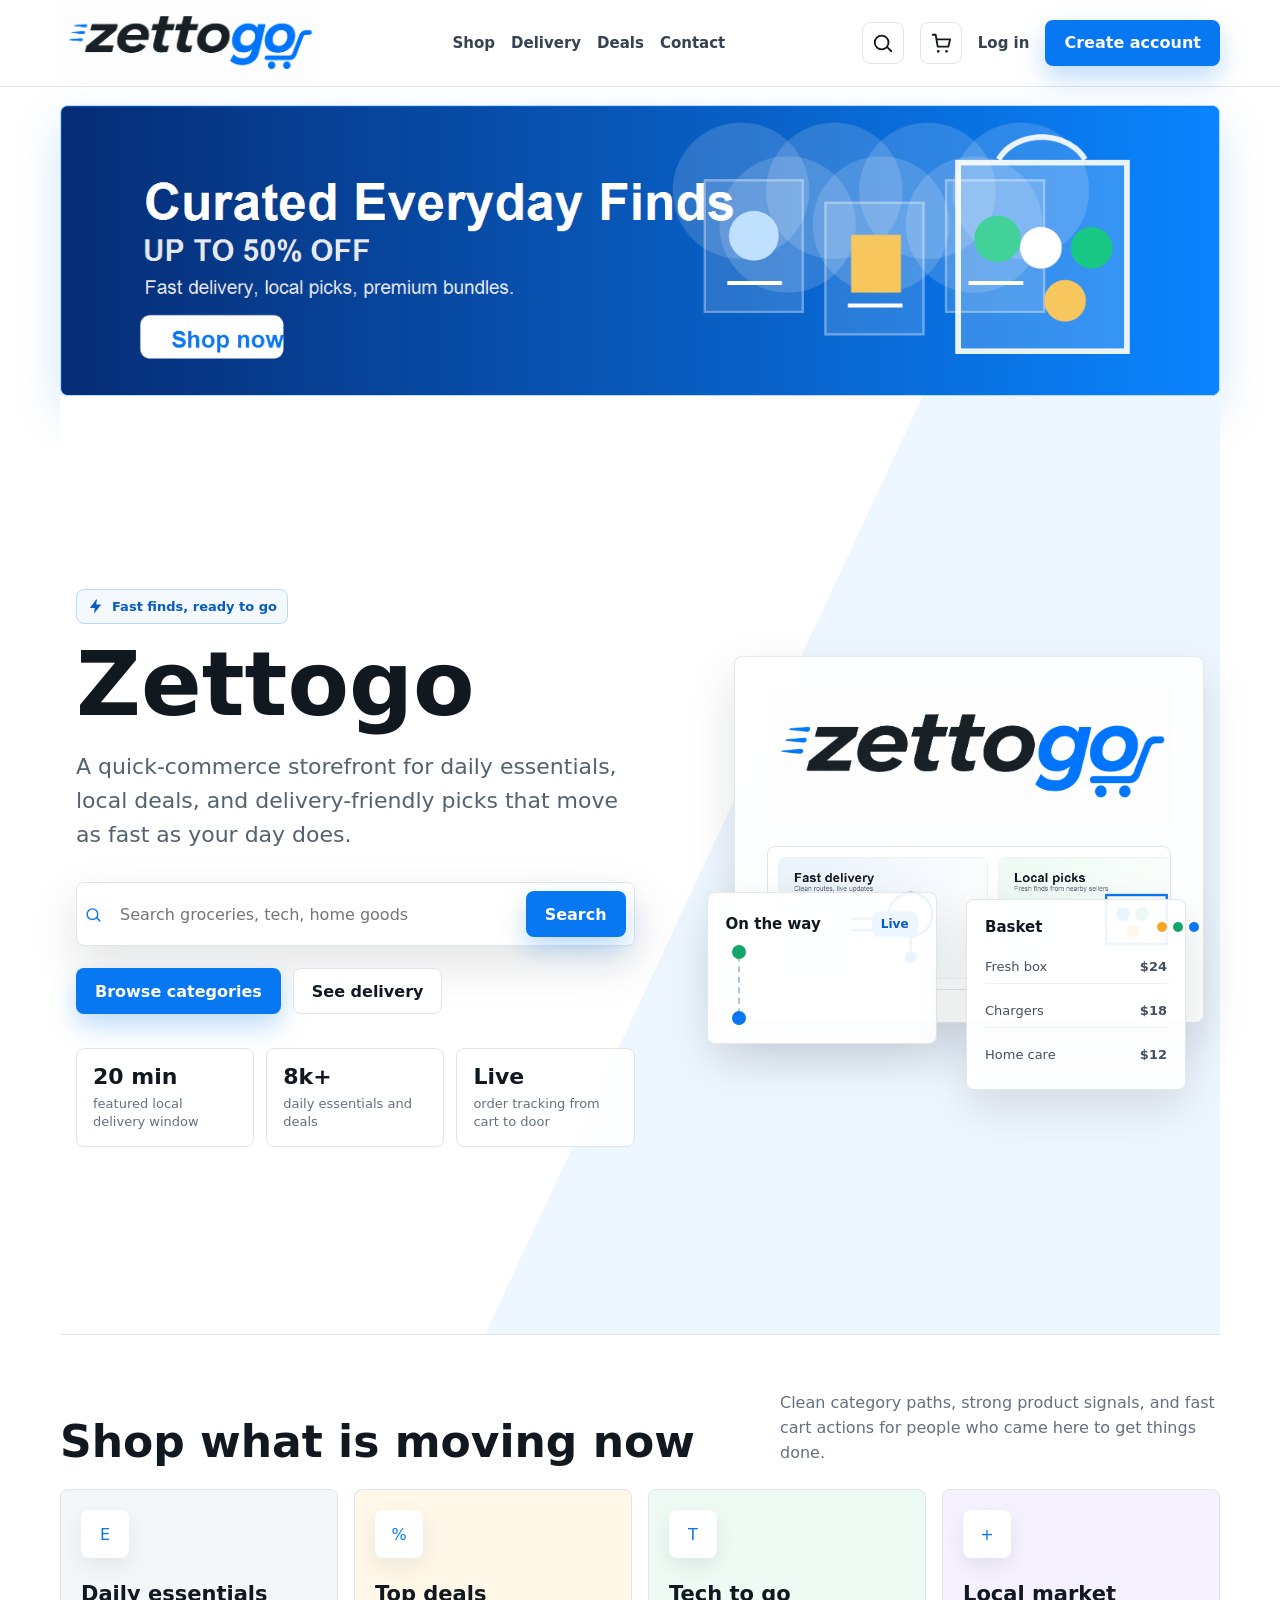
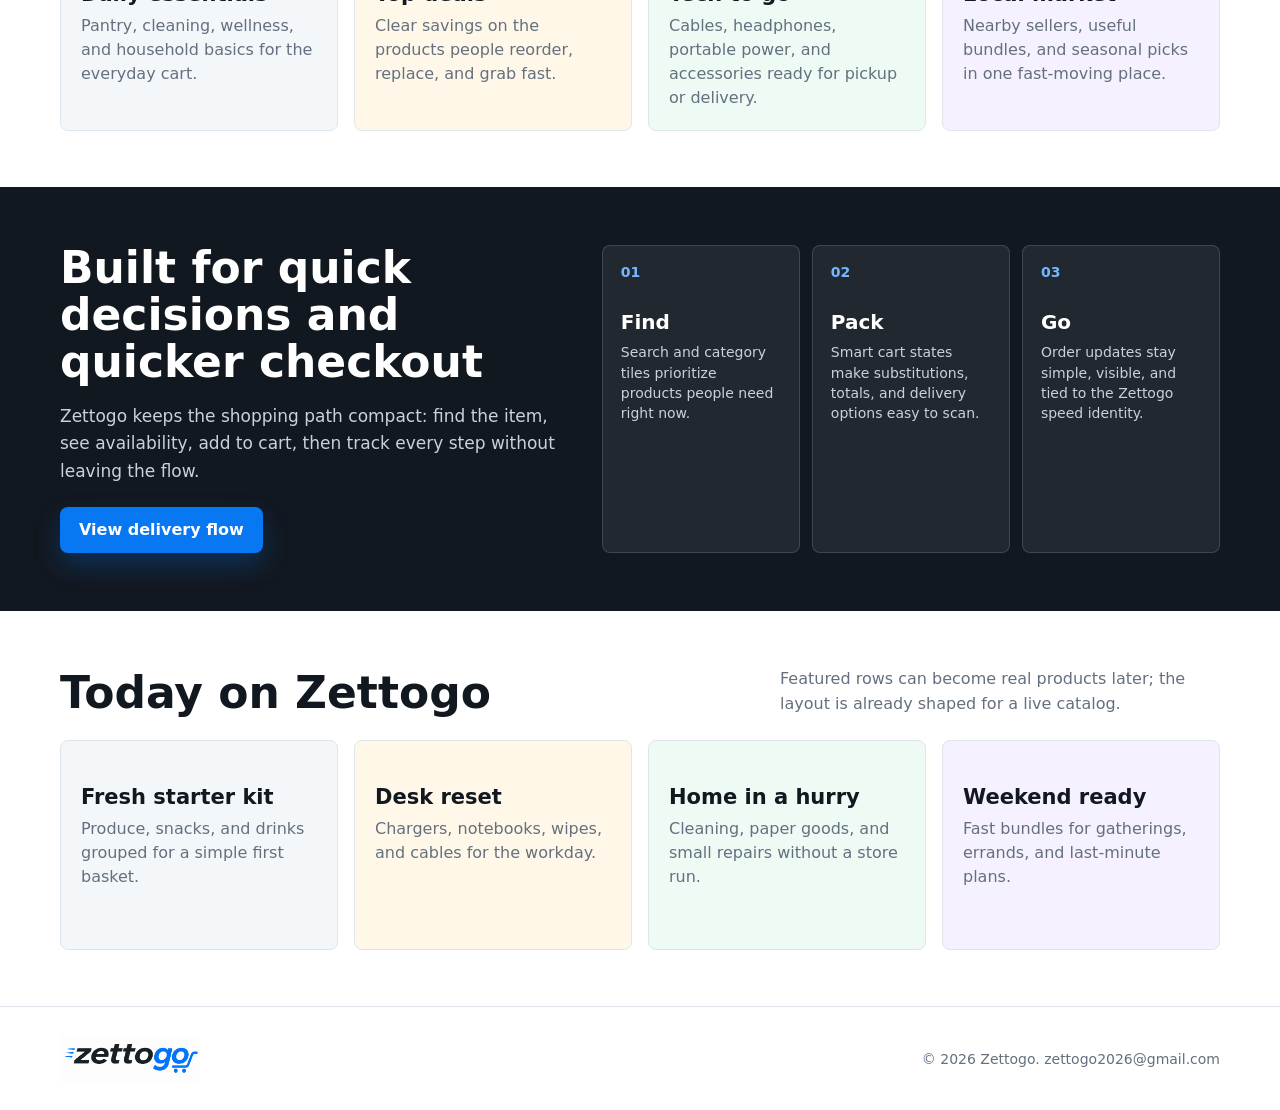
==== index.html @ f23127ba "20250606-1 20250606" ====
<!doctype html>
<html lang="en">
<head>
  <meta charset="utf-8">
  <meta name="viewport" content="width=device-width, initial-scale=1">
  <title>Zettogo</title>
  <meta name="description" content="Zettogo storefront for fast, everyday finds and delivery-ready essentials.">
  <link rel="stylesheet" href="styles.css">
</head>
<body>
  <header class="site-header">
    <nav class="nav" aria-label="Main navigation">
      <a class="brand" href="index.html" aria-label="Zettogo home"><img src="assets/zettogo-logo.png" alt="Zettogo"></a>
      <div class="nav-links" aria-label="Primary links">
        <a href="shop.html">Shop</a>
        <a href="delivery.html">Delivery</a>
        <a href="deals.html">Deals</a>
        <a href="contact.html">Contact</a>
      </div>
      <div class="nav-actions">
        <a class="icon-button" href="search.html" aria-label="Search">
          <svg width="20" height="20" viewBox="0 0 24 24" aria-hidden="true"><path d="m21 21-4.4-4.4m1.4-5.1a7.5 7.5 0 1 1-15 0 7.5 7.5 0 0 1 15 0Z" fill="none" stroke="currentColor" stroke-width="2" stroke-linecap="round"/></svg>
        </a>
        <a class="icon-button" href="cart.html" aria-label="Cart">
          <svg width="21" height="21" viewBox="0 0 24 24" aria-hidden="true"><path d="M7 8h15l-2 8H8.4L6.2 3H3" fill="none" stroke="currentColor" stroke-width="2" stroke-linecap="round" stroke-linejoin="round"/><path d="M9 21h.01M18 21h.01" fill="none" stroke="currentColor" stroke-width="3" stroke-linecap="round"/></svg>
        </a>
        <a class="auth-link" href="login.html">Log in</a>
        <a class="primary-button" href="create-account.html">Create account</a>
        <a class="menu-button" href="menu.html" aria-label="Menu">
          <svg width="22" height="22" viewBox="0 0 24 24" aria-hidden="true"><path d="M4 7h16M4 12h16M4 17h16" fill="none" stroke="currentColor" stroke-width="2" stroke-linecap="round"/></svg>
        </a>
      </div>
    </nav>
  </header>

  <div class="promo-strip">
    <a class="promo-banner" href="deals.html" aria-label="Shop cute plush toy sale">
      <img src="assets/promo-premium-banner.png" alt="Curated everyday finds, up to 50 percent off">
    </a>
  </div>

  <main>
    <section class="hero" aria-label="Zettogo hero">
      <div class="hero-inner">
        <div>
          <p class="eyebrow">
            <svg width="17" height="17" viewBox="0 0 24 24" aria-hidden="true"><path d="M13 2 4 14h7l-1 8 10-13h-7l1-7Z" fill="currentColor"/></svg>
            Fast finds, ready to go
          </p>
          <h1>Zettogo</h1>
          <p class="hero-copy">A quick-commerce storefront for daily essentials, local deals, and delivery-friendly picks that move as fast as your day does.</p>
          <form class="search-panel" action="search.html" method="get">
            <svg width="23" height="23" viewBox="0 0 24 24" aria-hidden="true"><path d="m21 21-4.4-4.4m1.4-5.1a7.5 7.5 0 1 1-15 0 7.5 7.5 0 0 1 15 0Z" fill="none" stroke="#0877f2" stroke-width="2" stroke-linecap="round"/></svg>
            <input type="search" name="q" aria-label="Search products" placeholder="Search groceries, tech, home goods">
            <button class="primary-button" type="submit">Search</button>
          </form>
          <div class="hero-actions">
            <a class="primary-button" href="shop.html">Browse categories</a>
            <a class="secondary-button" href="delivery.html">See delivery</a>
          </div>
          <div class="quick-stats" aria-label="Service highlights">
            <a class="stat" href="delivery.html"><strong>20 min</strong><span>featured local delivery window</span></a>
            <a class="stat" href="shop.html"><strong>8k+</strong><span>daily essentials and deals</span></a>
            <a class="stat" href="tracking.html"><strong>Live</strong><span>order tracking from cart to door</span></a>
          </div>
        </div>

        <div class="brand-stage" aria-hidden="true">
          <div class="speed-card">
            <img src="assets/zettogo-logo.png" alt="">
            <div class="brand-carousel" aria-hidden="true">
              <div class="carousel-track">
                <div class="tone-slide"><img src="assets/tone-delivery.png" alt=""></div>
                <div class="tone-slide"><img src="assets/tone-market.png" alt=""></div>
                <div class="tone-slide"><img src="assets/tone-deals.png" alt=""></div>
                <div class="tone-slide"><img src="assets/tone-delivery.png" alt=""></div>
                <div class="tone-slide"><img src="assets/tone-market.png" alt=""></div>
                <div class="tone-slide"><img src="assets/tone-deals.png" alt=""></div>
              </div>
            </div>
          </div>
          <div class="route-card"><p class="card-title">On the way <span class="pill">Live</span></p><div class="route-line"></div></div>
          <div class="basket-card">
            <p class="card-title">Basket <span class="dot"></span></p>
            <div class="mini-list">
              <div class="mini-item"><span>Fresh box</span><strong>$24</strong></div>
              <div class="mini-item"><span>Chargers</span><strong>$18</strong></div>
              <div class="mini-item"><span>Home care</span><strong>$12</strong></div>
            </div>
          </div>
        </div>
      </div>
    </section>

    <section>
      <div class="section-heading">
        <h2>Shop what is moving now</h2>
        <p>Clean category paths, strong product signals, and fast cart actions for people who came here to get things done.</p>
      </div>
      <div class="category-grid">
        <a class="category-card" href="essentials.html"><div class="category-icon">E</div><h3>Daily essentials</h3><p>Pantry, cleaning, wellness, and household basics for the everyday cart.</p></a>
        <a class="category-card" href="deals.html"><div class="category-icon">%</div><h3>Top deals</h3><p>Clear savings on the products people reorder, replace, and grab fast.</p></a>
        <a class="category-card" href="tech.html"><div class="category-icon">T</div><h3>Tech to go</h3><p>Cables, headphones, portable power, and accessories ready for pickup or delivery.</p></a>
        <a class="category-card" href="market.html"><div class="category-icon">+</div><h3>Local market</h3><p>Nearby sellers, useful bundles, and seasonal picks in one fast-moving place.</p></a>
      </div>
    </section>

    <section class="delivery-band">
      <div class="delivery-inner">
        <div>
          <h2>Built for quick decisions and quicker checkout</h2>
          <p>Zettogo keeps the shopping path compact: find the item, see availability, add to cart, then track every step without leaving the flow.</p>
          <div class="button-row"><a class="primary-button" href="delivery.html">View delivery flow</a></div>
        </div>
        <div class="steps">
          <a class="step" href="search.html"><strong>01</strong><h3>Find</h3><p>Search and category tiles prioritize products people need right now.</p></a>
          <a class="step" href="cart.html"><strong>02</strong><h3>Pack</h3><p>Smart cart states make substitutions, totals, and delivery options easy to scan.</p></a>
          <a class="step" href="tracking.html"><strong>03</strong><h3>Go</h3><p>Order updates stay simple, visible, and tied to the Zettogo speed identity.</p></a>
        </div>
      </div>
    </section>

    <section>
      <div class="section-heading">
        <h2>Today on Zettogo</h2>
        <p>Featured rows can become real products later; the layout is already shaped for a live catalog.</p>
      </div>
      <div class="category-grid">
        <a class="category-card" href="essentials.html"><h3>Fresh starter kit</h3><p>Produce, snacks, and drinks grouped for a simple first basket.</p></a>
        <a class="category-card" href="tech.html"><h3>Desk reset</h3><p>Chargers, notebooks, wipes, and cables for the workday.</p></a>
        <a class="category-card" href="essentials.html"><h3>Home in a hurry</h3><p>Cleaning, paper goods, and small repairs without a store run.</p></a>
        <a class="category-card" href="deals.html"><h3>Weekend ready</h3><p>Fast bundles for gatherings, errands, and last-minute plans.</p></a>
      </div>
    </section>
  </main>

  <footer class="footer">
    <div class="footer-inner">
      <a href="index.html"><img src="assets/zettogo-logo.png" alt="Zettogo"></a>
      <span>&copy; 2026 Zettogo. <a href="mailto:zettogo2026@gmail.com">zettogo2026@gmail.com</a></span>
    </div>
  </footer>
</body>
</html>
---- styles.css ----
:root {
  color-scheme: light;
  --ink: #121820;
  --muted: #64707f;
  --line: #dfe5ea;
  --blue: #0877f2;
  --blue-dark: #075bc1;
  --green: #12a66a;
  --amber: #f3a61f;
  --red: #e94b4b;
  --paper: #ffffff;
  --soft: #f4f7fa;
  --mist: #eaf2fb;
  --shadow: 0 18px 48px rgba(18, 24, 32, 0.12);
  font-family: Inter, ui-sans-serif, system-ui, -apple-system, BlinkMacSystemFont, "Segoe UI", sans-serif;
}

* {
  box-sizing: border-box;
}

body {
  margin: 0;
  background: var(--paper);
  color: var(--ink);
}

a {
  color: inherit;
  text-decoration: none;
}

button,
input {
  font: inherit;
}

.site-header {
  position: sticky;
  top: 0;
  z-index: 5;
  background: rgba(255, 255, 255, 0.92);
  border-bottom: 1px solid var(--line);
  backdrop-filter: blur(16px);
}

.nav {
  display: flex;
  align-items: center;
  justify-content: space-between;
  width: min(1160px, calc(100% - 32px));
  min-height: 74px;
  margin: 0 auto;
  gap: 24px;
}

.brand img {
  display: block;
  width: clamp(156px, 20vw, 260px);
  height: auto;
}

.nav-links,
.nav-actions {
  display: flex;
  align-items: center;
  gap: 16px;
}

.nav-links {
  color: #364251;
  font-size: 15px;
  font-weight: 650;
}

.nav-links a[aria-current="page"] {
  color: var(--blue);
}

.icon-button,
.menu-button {
  display: grid;
  place-items: center;
  width: 42px;
  height: 42px;
  border: 1px solid var(--line);
  border-radius: 8px;
  background: #fff;
  color: var(--ink);
  cursor: pointer;
}

.icon-button svg,
.menu-button svg {
  width: 22px;
  height: 22px;
}

.menu-button {
  display: none;
}

.auth-link {
  color: #364251;
  font-size: 15px;
  font-weight: 750;
  white-space: nowrap;
}

.primary-button,
.secondary-button {
  display: inline-flex;
  align-items: center;
  justify-content: center;
  gap: 8px;
  min-height: 46px;
  padding: 0 18px;
  border-radius: 8px;
  border: 1px solid transparent;
  font-weight: 750;
  cursor: pointer;
  white-space: nowrap;
}

.primary-button {
  background: var(--blue);
  color: #fff;
  box-shadow: 0 12px 26px rgba(8, 119, 242, 0.26);
}

.primary-button:hover {
  background: var(--blue-dark);
}

.secondary-button {
  background: #fff;
  color: var(--ink);
  border-color: var(--line);
}

.promo-strip {
  width: min(1160px, calc(100% - 32px));
  margin: 18px auto 0;
}

.promo-banner {
  display: block;
  overflow: hidden;
  border: 1px solid #b9d9ff;
  border-radius: 8px;
  background: var(--blue);
  box-shadow: 0 18px 46px rgba(8, 119, 242, 0.18);
}

.promo-banner img {
  display: block;
  width: 100%;
  height: auto;
}

.auth-card {
  display: grid;
  gap: 16px;
  padding: 28px;
  border: 1px solid var(--line);
  border-radius: 8px;
  background: #fff;
  box-shadow: var(--shadow);
}

.field {
  display: grid;
  gap: 8px;
}

.field label {
  color: #364251;
  font-weight: 750;
}

.field input {
  width: 100%;
  min-height: 48px;
  border: 1px solid var(--line);
  border-radius: 8px;
  padding: 0 14px;
  outline: 0;
}

.field input:focus {
  border-color: var(--blue);
  box-shadow: 0 0 0 4px rgba(8, 119, 242, 0.12);
}

.hero {
  background: linear-gradient(115deg, #ffffff 0%, #ffffff 54%, #eef6ff 54%, #eef6ff 100%);
  border-bottom: 1px solid var(--line);
}

.hero-inner {
  display: grid;
  grid-template-columns: minmax(0, 1.05fr) minmax(340px, 0.95fr);
  align-items: center;
  gap: clamp(28px, 5vw, 70px);
  width: min(1160px, calc(100% - 32px));
  min-height: calc(100vh - 74px);
  max-height: 900px;
  margin: 0 auto;
  padding: 54px 0 48px;
}

.eyebrow {
  display: inline-flex;
  align-items: center;
  gap: 8px;
  width: fit-content;
  margin: 0 0 18px;
  padding: 8px 10px;
  border: 1px solid #b9d9ff;
  border-radius: 8px;
  background: #f3f9ff;
  color: var(--blue-dark);
  font-size: 13px;
  font-weight: 750;
}

h1 {
  max-width: 760px;
  margin: 0;
  font-size: clamp(48px, 7vw, 92px);
  line-height: 0.94;
  letter-spacing: 0;
}

.hero-copy,
.page-copy {
  max-width: 640px;
  color: #536170;
  font-size: clamp(18px, 2vw, 22px);
  line-height: 1.55;
}

.hero-copy {
  margin: 24px 0 0;
}

.page-copy {
  margin: 20px 0 0;
}

.search-panel {
  display: flex;
  align-items: center;
  gap: 10px;
  width: min(620px, 100%);
  margin-top: 30px;
  padding: 8px;
  border: 1px solid var(--line);
  border-radius: 8px;
  background: #fff;
  box-shadow: var(--shadow);
}

.search-panel input {
  width: 100%;
  min-width: 0;
  border: 0;
  outline: 0;
  padding: 0 8px;
  color: var(--ink);
  font-size: 16px;
}

.hero-actions,
.button-row {
  display: flex;
  flex-wrap: wrap;
  gap: 12px;
  margin-top: 22px;
}

.quick-stats {
  display: grid;
  grid-template-columns: repeat(3, minmax(0, 1fr));
  gap: 12px;
  width: min(620px, 100%);
  margin-top: 34px;
}

.stat,
.info-card,
.product-card,
.category-card {
  border: 1px solid var(--line);
  border-radius: 8px;
  background: rgba(255, 255, 255, 0.88);
}

.stat {
  padding: 16px;
}

.stat strong {
  display: block;
  font-size: 22px;
  line-height: 1.1;
}

.stat span {
  display: block;
  margin-top: 6px;
  color: var(--muted);
  font-size: 13px;
  line-height: 1.35;
}

.brand-stage {
  position: relative;
  min-height: 520px;
}

.speed-card,
.basket-card,
.route-card {
  position: absolute;
  border: 1px solid rgba(223, 229, 234, 0.9);
  border-radius: 8px;
  background: rgba(255, 255, 255, 0.92);
  box-shadow: var(--shadow);
}

.speed-card {
  inset: 48px 0 auto auto;
  width: min(470px, 100%);
  padding: 32px;
}

.speed-card img {
  display: block;
  width: 100%;
  height: auto;
  object-fit: contain;
}

.brand-carousel {
  overflow: hidden;
  margin-top: 22px;
  border: 1px solid var(--line);
  border-radius: 8px;
  background: #fff;
}

.carousel-track {
  display: flex;
  width: max-content;
  animation: tone-scroll 22s linear infinite;
}

.tone-slide {
  width: 210px;
  aspect-ratio: 12 / 7;
  margin: 10px 0 10px 10px;
  overflow: hidden;
  border-radius: 8px;
  border: 1px solid #eef2f5;
  background: var(--soft);
  flex: 0 0 auto;
}

.tone-slide:last-child {
  margin-right: 10px;
}

.tone-slide img {
  width: 100%;
  height: 100%;
  object-fit: cover;
}

.brand-carousel:hover .carousel-track {
  animation-play-state: paused;
}

@keyframes tone-scroll {
  from {
    transform: translateX(0);
  }

  to {
    transform: translateX(-50%);
  }
}

.route-card {
  left: 8px;
  bottom: 84px;
  width: 230px;
  padding: 18px;
}

.basket-card {
  right: 18px;
  bottom: 38px;
  width: 220px;
  padding: 18px;
}

.route-line {
  position: relative;
  height: 80px;
  margin: 8px 0 0;
  border-left: 2px dashed #aac5de;
  transform: translateX(12px);
}

.route-line::before,
.route-line::after {
  position: absolute;
  left: -8px;
  width: 14px;
  height: 14px;
  border-radius: 50%;
  background: var(--green);
  content: "";
}

.route-line::before {
  top: 0;
}

.route-line::after {
  bottom: 0;
  background: var(--blue);
}

.card-title {
  display: flex;
  align-items: center;
  justify-content: space-between;
  gap: 12px;
  margin: 0;
  font-size: 15px;
  font-weight: 800;
}

.pill {
  display: inline-flex;
  align-items: center;
  min-height: 26px;
  padding: 0 9px;
  border-radius: 8px;
  background: #eef6ff;
  color: var(--blue-dark);
  font-size: 12px;
  font-weight: 800;
}

.mini-list {
  display: grid;
  gap: 10px;
  margin-top: 14px;
}

.mini-item {
  display: flex;
  align-items: center;
  justify-content: space-between;
  gap: 12px;
  padding: 9px 0;
  border-bottom: 1px solid #edf1f4;
  color: #435060;
  font-size: 13px;
}

.mini-item:last-child {
  border-bottom: 0;
}

.dot {
  display: inline-block;
  width: 10px;
  height: 10px;
  border-radius: 50%;
  background: var(--amber);
  box-shadow: 16px 0 0 var(--green), 32px 0 0 var(--blue);
}

.page-hero,
main > section {
  width: min(1160px, calc(100% - 32px));
  margin: 0 auto;
  padding: 56px 0;
}

.page-hero {
  display: grid;
  grid-template-columns: minmax(0, 0.95fr) minmax(320px, 0.65fr);
  align-items: center;
  gap: 36px;
  min-height: 360px;
}

.page-panel {
  padding: 28px;
  border: 1px solid var(--line);
  border-radius: 8px;
  background: var(--mist);
}

.section-heading {
  display: flex;
  align-items: end;
  justify-content: space-between;
  gap: 24px;
  margin-bottom: 24px;
}

h2 {
  margin: 0;
  font-size: clamp(28px, 4vw, 44px);
  line-height: 1.06;
  letter-spacing: 0;
}

.section-heading p {
  max-width: 440px;
  margin: 0;
  color: var(--muted);
  line-height: 1.55;
}

.category-grid,
.product-grid,
.info-grid {
  display: grid;
  gap: 16px;
}

.category-grid {
  grid-template-columns: repeat(4, minmax(0, 1fr));
}

.product-grid {
  grid-template-columns: repeat(3, minmax(0, 1fr));
}

.info-grid {
  grid-template-columns: repeat(3, minmax(0, 1fr));
}

.category-card {
  display: block;
  min-height: 210px;
  padding: 20px;
  background: var(--soft);
}

.category-card:nth-child(2) {
  background: #fff8e9;
}

.category-card:nth-child(3) {
  background: #eefaf4;
}

.category-card:nth-child(4) {
  background: #f5f1ff;
}

.category-icon {
  display: grid;
  place-items: center;
  width: 48px;
  height: 48px;
  border-radius: 8px;
  background: #fff;
  color: var(--blue);
  box-shadow: 0 8px 20px rgba(18, 24, 32, 0.08);
}

.category-card h3,
.product-card h3,
.info-card h3 {
  margin: 24px 0 8px;
  font-size: 21px;
  letter-spacing: 0;
}

.category-card p,
.product-card p,
.info-card p {
  margin: 0;
  color: var(--muted);
  line-height: 1.5;
}

.product-card,
.info-card {
  padding: 20px;
}

.product-top {
  display: flex;
  align-items: center;
  justify-content: space-between;
  gap: 12px;
}

.price {
  display: block;
  margin-top: 18px;
  font-size: 28px;
  font-weight: 850;
}

.product-card .secondary-button,
.product-card .primary-button {
  width: 100%;
  margin-top: 18px;
}

.delivery-band {
  width: 100%;
  max-width: none;
  background: var(--ink);
  color: #fff;
  padding: 0;
}

.delivery-inner {
  display: grid;
  grid-template-columns: 0.9fr 1.1fr;
  gap: 36px;
  width: min(1160px, calc(100% - 32px));
  margin: 0 auto;
  padding: 58px 0;
}

.delivery-inner p {
  margin: 18px 0 0;
  color: #c9d2db;
  line-height: 1.6;
  font-size: 17px;
}

.steps {
  display: grid;
  grid-template-columns: repeat(3, minmax(0, 1fr));
  gap: 12px;
}

.step {
  min-height: 176px;
  border: 1px solid rgba(255, 255, 255, 0.14);
  border-radius: 8px;
  padding: 18px;
  background: rgba(255, 255, 255, 0.07);
}

.step strong {
  display: block;
  color: #74b7ff;
  font-size: 14px;
}

.step h3 {
  margin: 30px 0 8px;
  font-size: 20px;
  letter-spacing: 0;
}

.step p {
  margin: 0;
  font-size: 14px;
  line-height: 1.45;
}

.cart-layout {
  display: grid;
  grid-template-columns: minmax(0, 1fr) 320px;
  gap: 20px;
}

.cart-line {
  display: grid;
  grid-template-columns: 1fr auto;
  gap: 16px;
  padding: 18px 0;
  border-bottom: 1px solid var(--line);
}

.cart-line:last-child {
  border-bottom: 0;
}

.summary {
  padding: 22px;
  border: 1px solid var(--line);
  border-radius: 8px;
  background: var(--soft);
}

.summary-row {
  display: flex;
  justify-content: space-between;
  gap: 14px;
  margin-bottom: 12px;
  color: var(--muted);
}

.summary-row strong {
  color: var(--ink);
}

.footer {
  border-top: 1px solid var(--line);
  background: #fff;
}

.footer-inner {
  display: flex;
  align-items: center;
  justify-content: space-between;
  gap: 20px;
  width: min(1160px, calc(100% - 32px));
  margin: 0 auto;
  padding: 28px 0;
  color: var(--muted);
  font-size: 14px;
}

.footer img {
  display: block;
  width: 140px;
  height: auto;
}

svg {
  display: block;
}

@media (max-width: 980px) {
  .nav-links,
  .nav-actions .primary-button,
  .auth-link {
    display: none;
  }

  .menu-button {
    display: grid;
  }

  .hero-inner,
  .page-hero,
  .delivery-inner,
  .cart-layout {
    grid-template-columns: 1fr;
    min-height: 0;
  }

  .brand-stage {
    min-height: 430px;
  }

  .speed-card {
    left: 0;
    right: 0;
    margin: 0 auto;
  }

  .category-grid,
  .product-grid,
  .info-grid,
  .steps {
    grid-template-columns: repeat(2, minmax(0, 1fr));
  }
}

@media (max-width: 640px) {
  .nav,
  .promo-strip,
  .hero-inner,
  .page-hero,
  main > section,
  .delivery-inner,
  .footer-inner {
    width: min(100% - 24px, 1160px);
  }

  .hero {
    background: #fff;
  }

  .promo-strip {
    margin-top: 12px;
  }

  .search-panel,
  .hero-actions,
  .button-row,
  .quick-stats,
  .section-heading,
  .footer-inner {
    align-items: stretch;
    flex-direction: column;
  }

  .search-panel {
    display: grid;
    grid-template-columns: auto 1fr;
  }

  .search-panel .primary-button {
    grid-column: 1 / -1;
    width: 100%;
  }

  .quick-stats,
  .category-grid,
  .product-grid,
  .info-grid,
  .steps {
    grid-template-columns: 1fr;
  }

  .brand-stage {
    min-height: 390px;
  }

  .speed-card {
    padding: 20px;
  }

  .tone-slide {
    width: 172px;
  }

  .route-card {
    left: 0;
    bottom: 70px;
    width: 190px;
  }

  .basket-card {
    right: 0;
    bottom: 18px;
    width: 190px;
  }
}
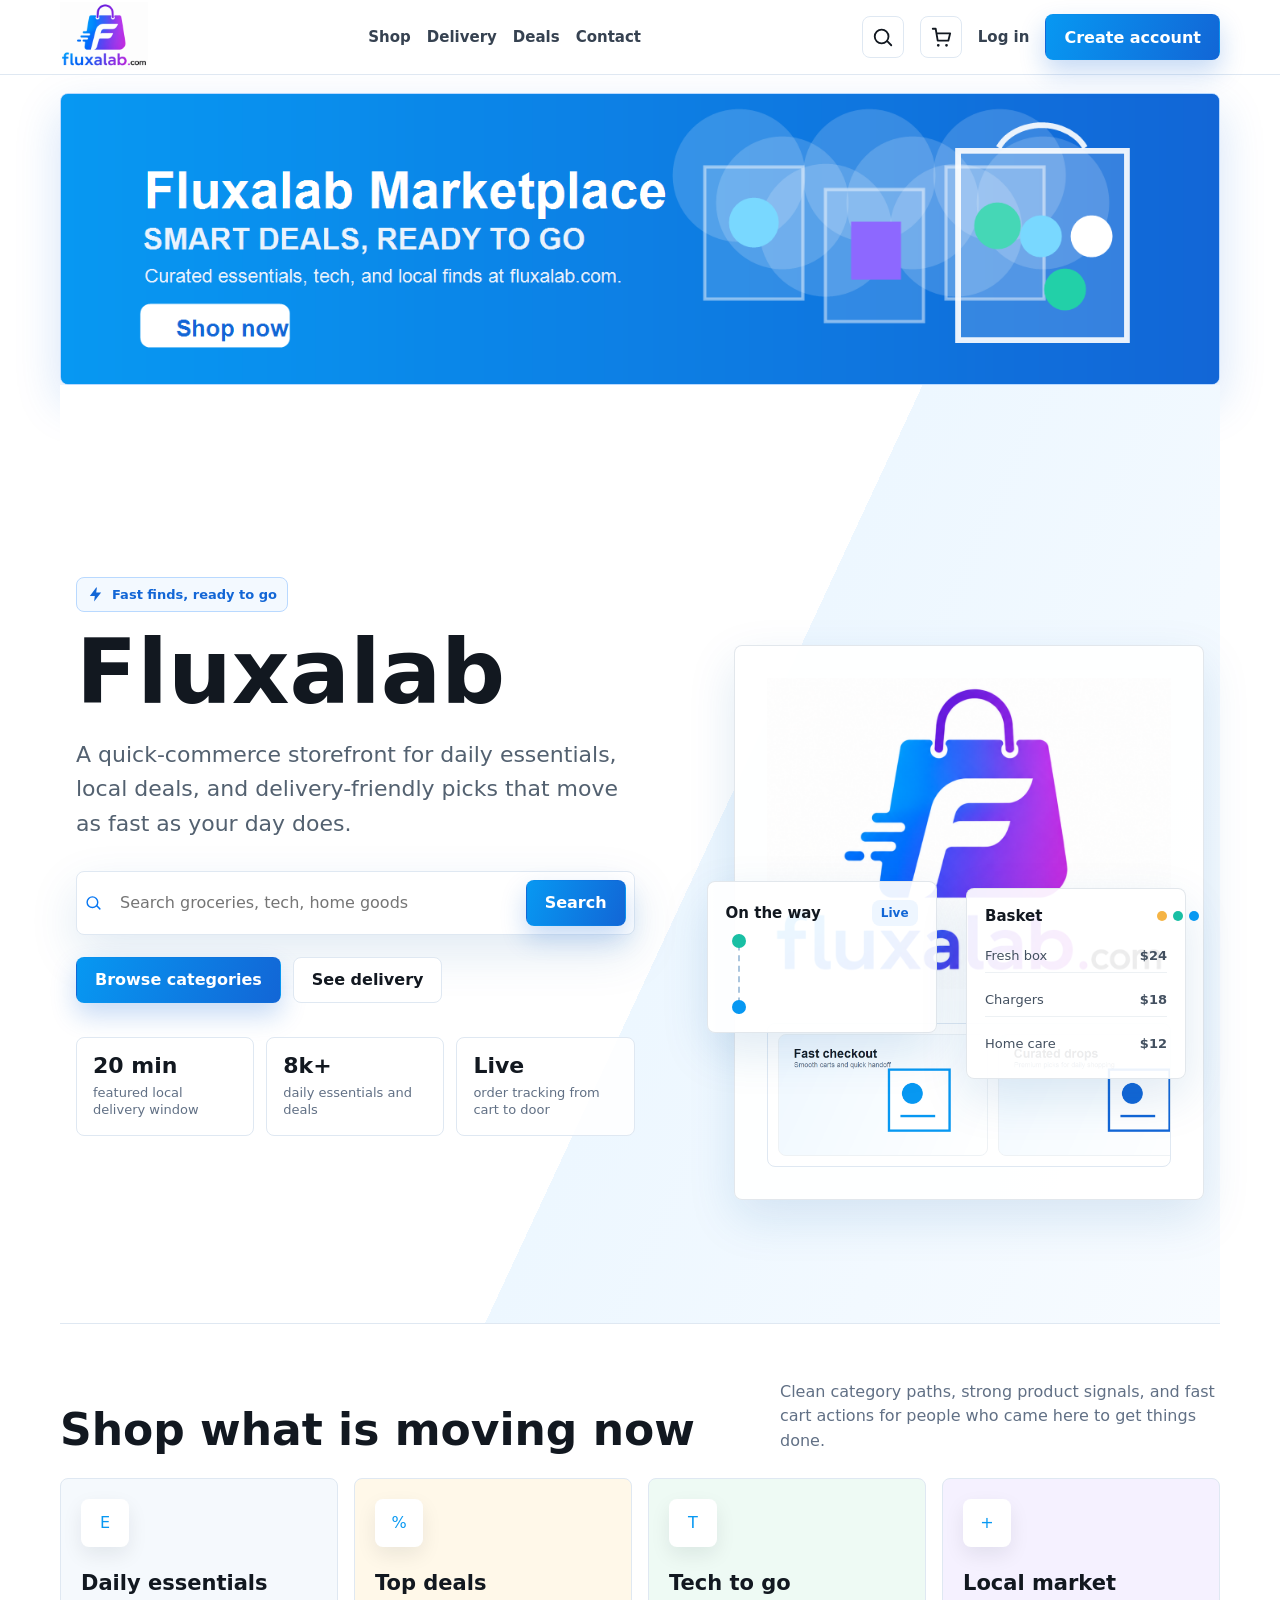
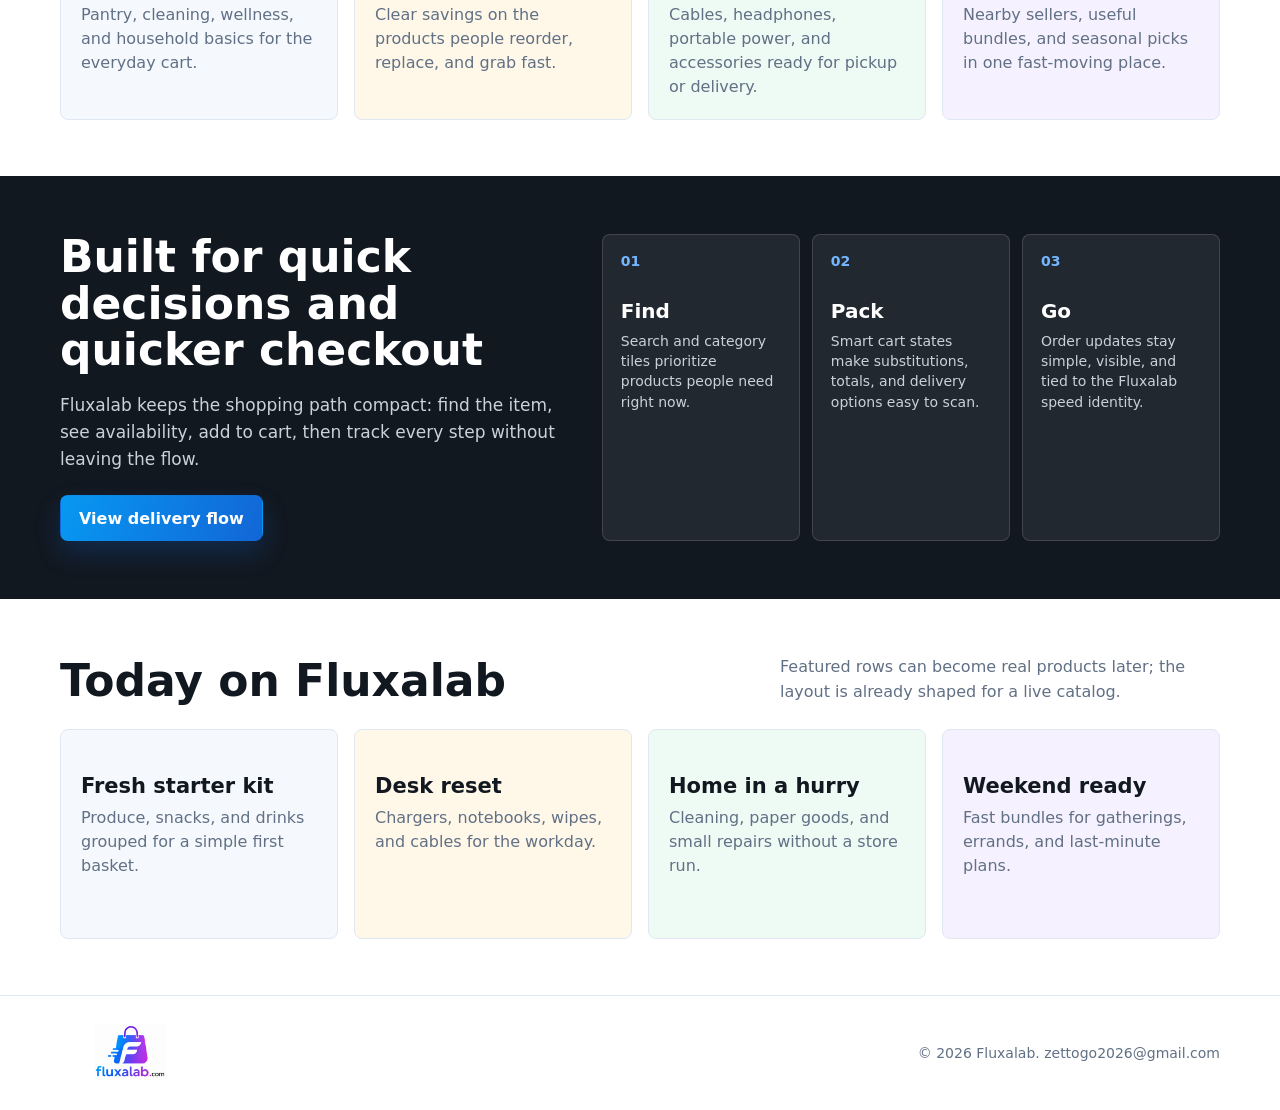
==== commit 8c4c3f0f: "20260607-2" ====
--- a/index.html
+++ b/index.html
@@ -1,16 +1,16 @@
-<!doctype html>
+﻿<!doctype html>
 <html lang="en">
 <head>
   <meta charset="utf-8">
   <meta name="viewport" content="width=device-width, initial-scale=1">
-  <title>Zettogo</title>
-  <meta name="description" content="Zettogo storefront for fast, everyday finds and delivery-ready essentials.">
+  <title>Fluxalab</title>
+  <meta name="description" content="Fluxalab storefront for fast, everyday finds and delivery-ready essentials.">
   <link rel="stylesheet" href="styles.css">
 </head>
 <body>
   <header class="site-header">
     <nav class="nav" aria-label="Main navigation">
-      <a class="brand" href="index.html" aria-label="Zettogo home"><img src="assets/zettogo-logo.png" alt="Zettogo"></a>
+      <a class="brand" href="index.html" aria-label="Fluxalab home"><img src="assets/fluxalab-logo.png" alt="Fluxalab"></a>
       <div class="nav-links" aria-label="Primary links">
         <a href="shop.html">Shop</a>
         <a href="delivery.html">Delivery</a>
@@ -40,14 +40,14 @@
   </div>
 
   <main>
-    <section class="hero" aria-label="Zettogo hero">
+    <section class="hero" aria-label="Fluxalab hero">
       <div class="hero-inner">
         <div>
           <p class="eyebrow">
             <svg width="17" height="17" viewBox="0 0 24 24" aria-hidden="true"><path d="M13 2 4 14h7l-1 8 10-13h-7l1-7Z" fill="currentColor"/></svg>
             Fast finds, ready to go
           </p>
-          <h1>Zettogo</h1>
+          <h1>Fluxalab</h1>
           <p class="hero-copy">A quick-commerce storefront for daily essentials, local deals, and delivery-friendly picks that move as fast as your day does.</p>
           <form class="search-panel" action="search.html" method="get">
             <svg width="23" height="23" viewBox="0 0 24 24" aria-hidden="true"><path d="m21 21-4.4-4.4m1.4-5.1a7.5 7.5 0 1 1-15 0 7.5 7.5 0 0 1 15 0Z" fill="none" stroke="#0877f2" stroke-width="2" stroke-linecap="round"/></svg>
@@ -67,7 +67,7 @@
 
         <div class="brand-stage" aria-hidden="true">
           <div class="speed-card">
-            <img src="assets/zettogo-logo.png" alt="">
+            <img src="assets/fluxalab-logo.png" alt="">
             <div class="brand-carousel" aria-hidden="true">
               <div class="carousel-track">
                 <div class="tone-slide"><img src="assets/tone-delivery.png" alt=""></div>
@@ -109,20 +109,20 @@
       <div class="delivery-inner">
         <div>
           <h2>Built for quick decisions and quicker checkout</h2>
-          <p>Zettogo keeps the shopping path compact: find the item, see availability, add to cart, then track every step without leaving the flow.</p>
+          <p>Fluxalab keeps the shopping path compact: find the item, see availability, add to cart, then track every step without leaving the flow.</p>
           <div class="button-row"><a class="primary-button" href="delivery.html">View delivery flow</a></div>
         </div>
         <div class="steps">
           <a class="step" href="search.html"><strong>01</strong><h3>Find</h3><p>Search and category tiles prioritize products people need right now.</p></a>
           <a class="step" href="cart.html"><strong>02</strong><h3>Pack</h3><p>Smart cart states make substitutions, totals, and delivery options easy to scan.</p></a>
-          <a class="step" href="tracking.html"><strong>03</strong><h3>Go</h3><p>Order updates stay simple, visible, and tied to the Zettogo speed identity.</p></a>
+          <a class="step" href="tracking.html"><strong>03</strong><h3>Go</h3><p>Order updates stay simple, visible, and tied to the Fluxalab speed identity.</p></a>
         </div>
       </div>
     </section>
 
     <section>
       <div class="section-heading">
-        <h2>Today on Zettogo</h2>
+        <h2>Today on Fluxalab</h2>
         <p>Featured rows can become real products later; the layout is already shaped for a live catalog.</p>
       </div>
       <div class="category-grid">
@@ -136,9 +136,11 @@
 
   <footer class="footer">
     <div class="footer-inner">
-      <a href="index.html"><img src="assets/zettogo-logo.png" alt="Zettogo"></a>
-      <span>&copy; 2026 Zettogo. <a href="mailto:zettogo2026@gmail.com">zettogo2026@gmail.com</a></span>
+      <a href="index.html"><img src="assets/fluxalab-logo.png" alt="Fluxalab"></a>
+      <span>&copy; 2026 Fluxalab. <a href="mailto:zettogo2026@gmail.com">zettogo2026@gmail.com</a></span>
     </div>
   </footer>
 </body>
 </html>
+
+
--- a/styles.css
+++ b/styles.css
@@ -1,17 +1,18 @@
 :root {
   color-scheme: light;
   --ink: #121820;
-  --muted: #64707f;
-  --line: #dfe5ea;
-  --blue: #0877f2;
-  --blue-dark: #075bc1;
-  --green: #12a66a;
-  --amber: #f3a61f;
-  --red: #e94b4b;
+  --muted: #617085;
+  --line: #dfe8f2;
+  --blue: #0798f2;
+  --blue-dark: #1266d6;
+  --violet: #7b3ff2;
+  --green: #19bfa4;
+  --amber: #f5b445;
+  --red: #e94b73;
   --paper: #ffffff;
-  --soft: #f4f7fa;
-  --mist: #eaf2fb;
-  --shadow: 0 18px 48px rgba(18, 24, 32, 0.12);
+  --soft: #f5f9fd;
+  --mist: #edf7ff;
+  --shadow: 0 18px 48px rgba(18, 92, 166, 0.13);
   font-family: Inter, ui-sans-serif, system-ui, -apple-system, BlinkMacSystemFont, "Segoe UI", sans-serif;
 }
 
@@ -56,8 +57,10 @@
 
 .brand img {
   display: block;
-  width: clamp(156px, 20vw, 260px);
-  height: auto;
+  width: auto;
+  height: clamp(54px, 6vw, 70px);
+  max-width: 178px;
+  object-fit: contain;
 }
 
 .nav-links,
@@ -123,13 +126,13 @@
 }
 
 .primary-button {
-  background: var(--blue);
+  background: linear-gradient(110deg, var(--blue), var(--blue-dark));
   color: #fff;
-  box-shadow: 0 12px 26px rgba(8, 119, 242, 0.26);
+  box-shadow: 0 12px 26px rgba(18, 102, 214, 0.24);
 }
 
 .primary-button:hover {
-  background: var(--blue-dark);
+  background: linear-gradient(110deg, #0786dc, #075bc1);
 }
 
 .secondary-button {
@@ -148,8 +151,8 @@
   overflow: hidden;
   border: 1px solid #b9d9ff;
   border-radius: 8px;
-  background: var(--blue);
-  box-shadow: 0 18px 46px rgba(8, 119, 242, 0.18);
+  background: linear-gradient(110deg, var(--blue), var(--blue-dark));
+  box-shadow: 0 18px 46px rgba(18, 102, 214, 0.18);
 }
 
 .promo-banner img {
@@ -193,7 +196,7 @@
 }
 
 .hero {
-  background: linear-gradient(115deg, #ffffff 0%, #ffffff 54%, #eef6ff 54%, #eef6ff 100%);
+  background: linear-gradient(115deg, #ffffff 0%, #ffffff 54%, #edf7ff 54%, #f7fbff 100%);
   border-bottom: 1px solid var(--line);
 }
 
@@ -732,7 +735,9 @@
 .footer img {
   display: block;
   width: 140px;
+  max-height: 58px;
   height: auto;
+  object-fit: contain;
 }
 
 svg {
